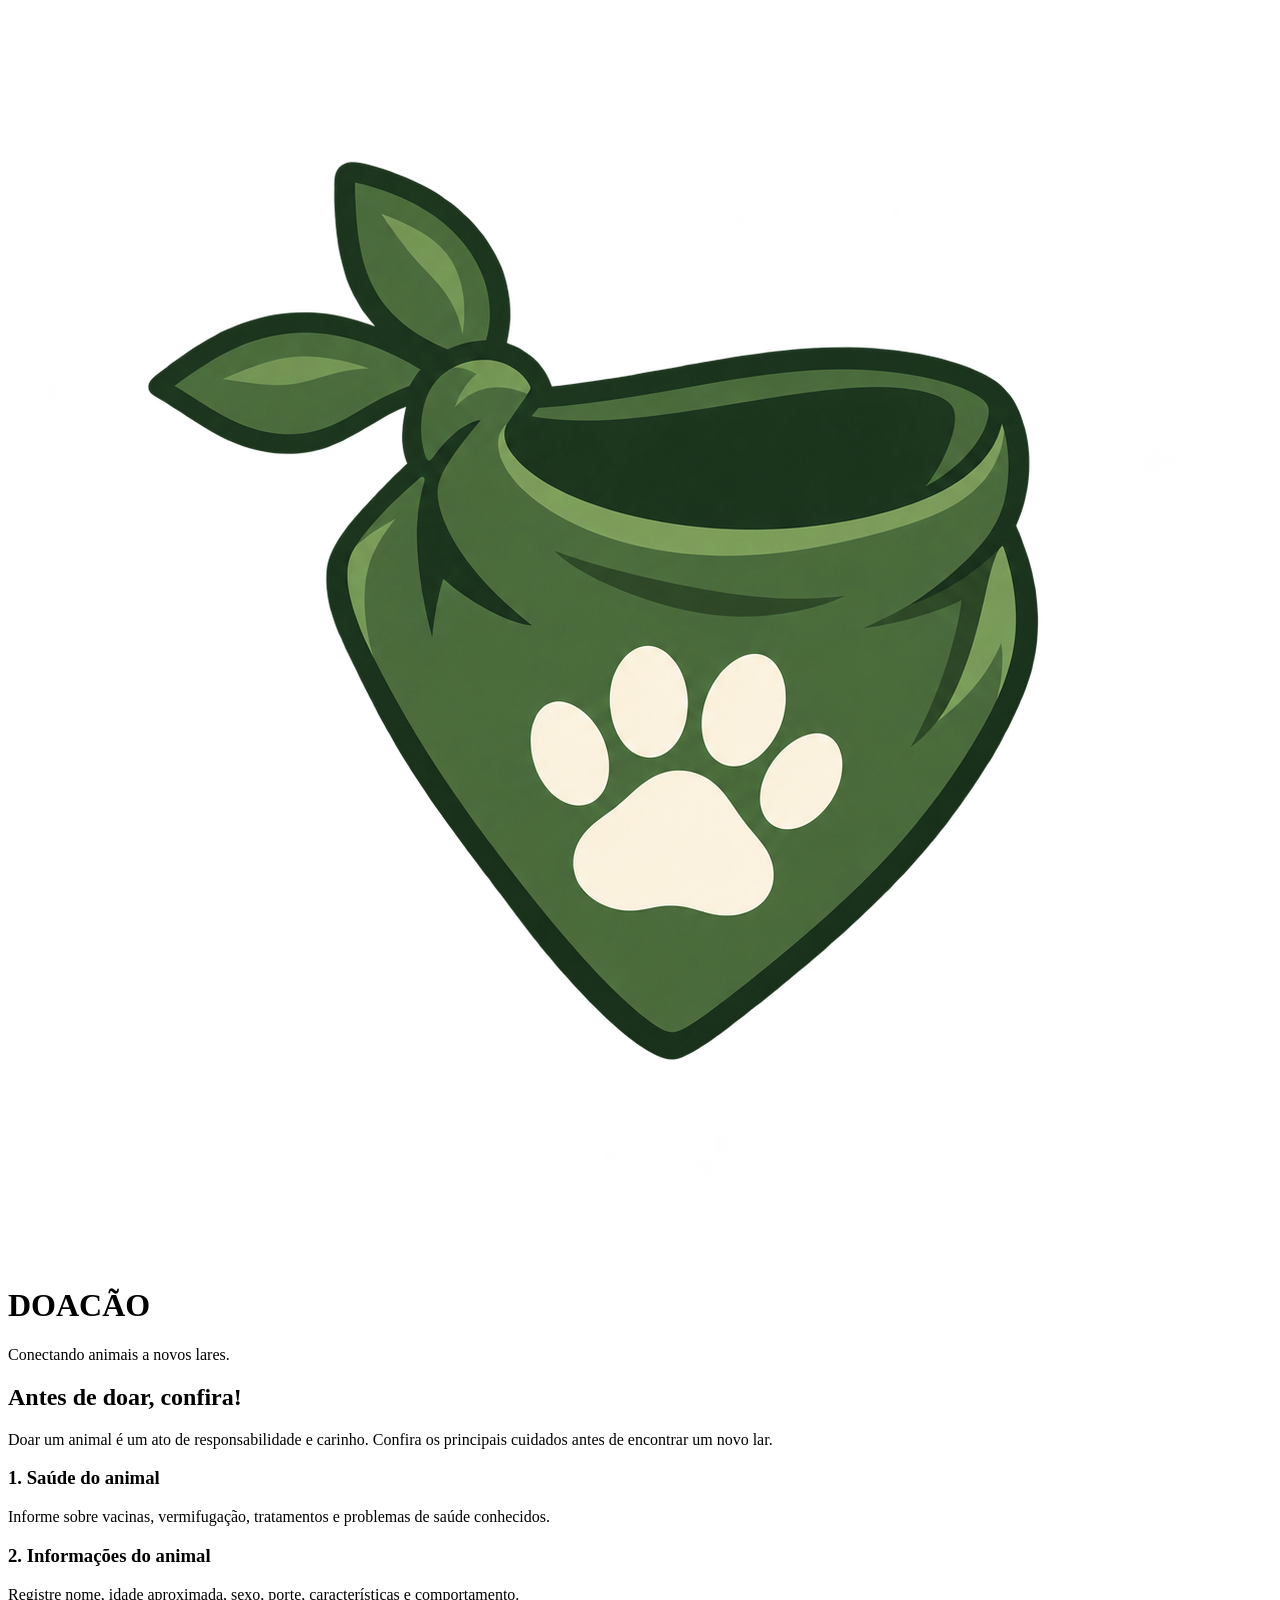
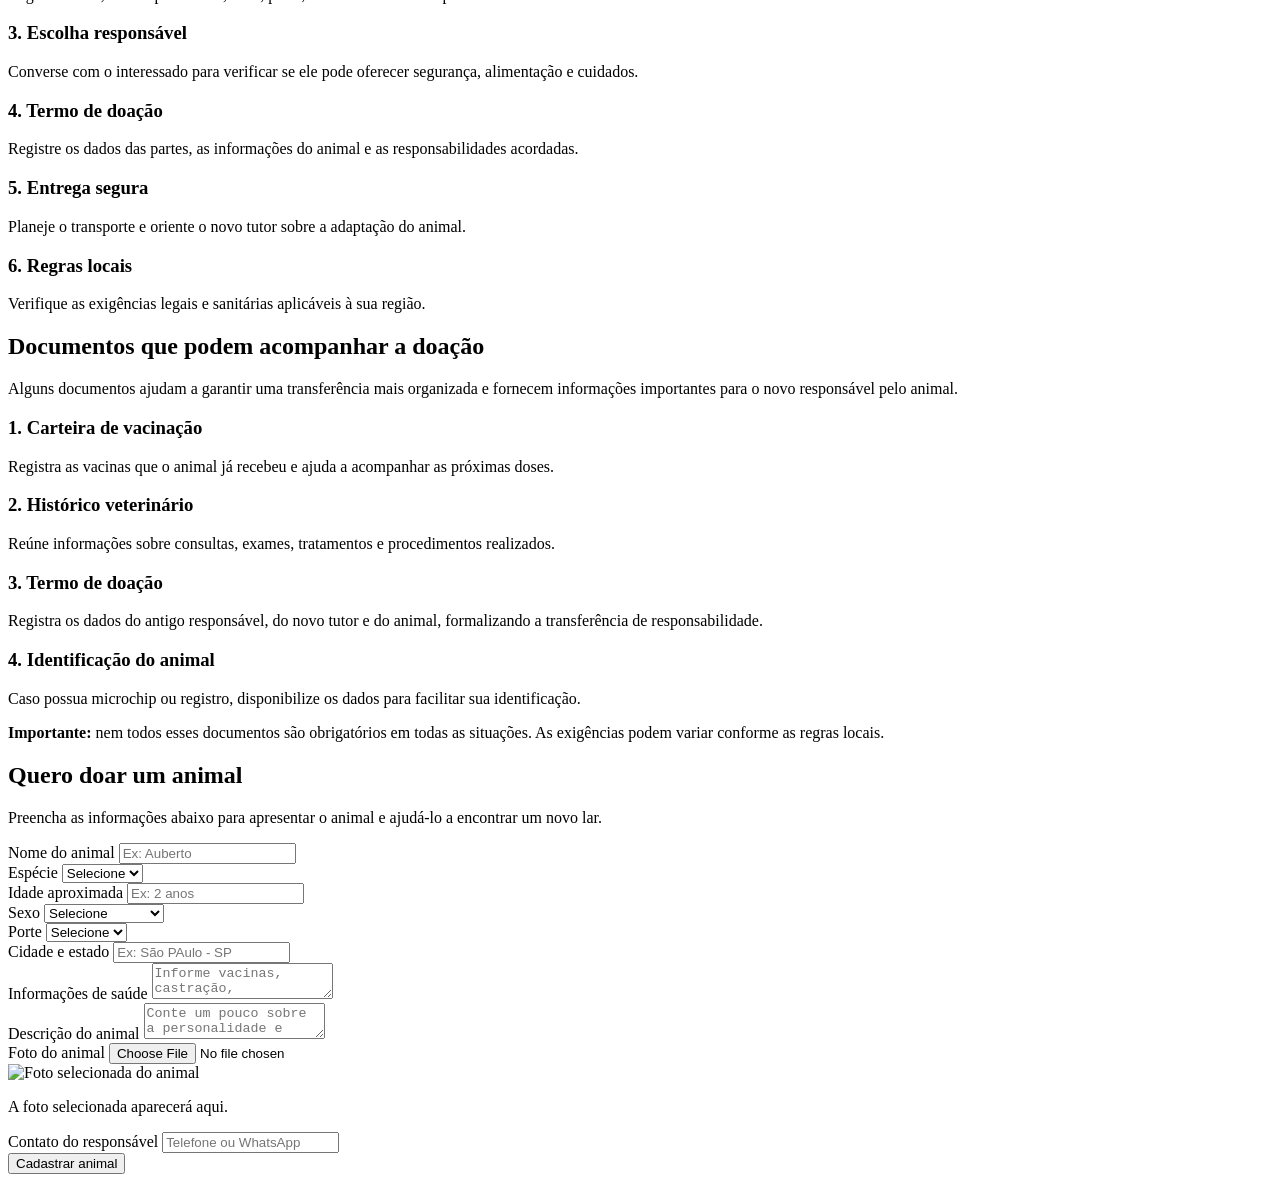
==== doação.html @ a283bad4 "Add files via upload" ====
<!DOCTYPE html>
<html>
    <head>
    <link rel="stylesheet" href="styles.css">
</head>

 <body>
    <header class="cabecalho">
        <a href="#inicio" class="logo-link">
           <img src="img/logo.png" alt="Logo DOACão">
        </a>

 <div class="identidade">
   <h1>DOACÃO</h1> 
   <p>Conectando animais a novos lares.</p>
</div>

    </header>  
    <main>
   <section class="diretrizes" id="diretrizes">
    <h2>Antes de doar, confira!</h2>
    
     <p>
        Doar um animal é um ato de responsabilidade e carinho.
        Confira os principais cuidados antes de encontrar um novo lar.
    </p>

<div class = "lista-diretrizes">
    <article class="item-diretriz">
          <h3>1. Saúde do animal</h3>
            <p>
                Informe sobre vacinas, vermifugação, tratamentos
                e problemas de saúde conhecidos.
            </p>
    </article>

<article class="item-diretriz">
            <h3>2. Informações do animal</h3>
            <p>
                Registre nome, idade aproximada, sexo, porte,
                características e comportamento.
            </p>
        </article>

        <article class="item-diretriz">
            <h3>3. Escolha responsável</h3>
            <p>
                Converse com o interessado para verificar se
                ele pode oferecer segurança, alimentação e cuidados.
            </p>
        </article>

        <article class="item-diretriz">
            <h3>4. Termo de doação</h3>
            <p>
                Registre os dados das partes, as informações
                do animal e as responsabilidades acordadas.
            </p>
        </article>

        <article class="item-diretriz">
            <h3>5. Entrega segura</h3>
            <p>
                Planeje o transporte e oriente o novo tutor
                sobre a adaptação do animal.
            </p>
        </article>

        <article class="item-diretriz">
            <h3>6. Regras locais</h3>
            <p>
                Verifique as exigências legais e sanitárias
                aplicáveis à sua região.
            </p>
        </article>
        
    </section>
  
    
<!-- DOCUMENTOS NECESSÁRIOS PARA A DOAÇÃO -->
<section class="documentos-doacao">

    <h2>Documentos que podem acompanhar a doação</h2>

    <p class="introducao-documentos">
        Alguns documentos ajudam a garantir uma transferência
        mais organizada e fornecem informações importantes
        para o novo responsável pelo animal.
    </p>

    <div class="lista-documentos">

        <article class="item-documento">
            <h3>1. Carteira de vacinação</h3>
            <p>
                Registra as vacinas que o animal já recebeu
                e ajuda a acompanhar as próximas doses.
            </p>
        </article>

        <article class="item-documento">
            <h3>2. Histórico veterinário</h3>
            <p>
                Reúne informações sobre consultas, exames,
                tratamentos e procedimentos realizados.
            </p>
        </article>

        <article class="item-documento">
            <h3>3. Termo de doação</h3>
            <p>
                Registra os dados do antigo responsável,
                do novo tutor e do animal, formalizando
                a transferência de responsabilidade.
            </p>
        </article>

        <article class="item-documento">
            <h3>4. Identificação do animal</h3>
            <p>
                Caso possua microchip ou registro,
                disponibilize os dados para facilitar
                sua identificação.
            </p>
        </article>

    </div>

    <p class="observacao-documentos">
        <strong>Importante:</strong> nem todos esses documentos
        são obrigatórios em todas as situações. As exigências
        podem variar conforme as regras locais.
    </p>

</section>

    
<section class="cadastro-animal" id="cadastro">
    <h2>Quero doar um animal</h2>

    <p>
        Preencha as informações abaixo para apresentar
        o animal e ajudá-lo a encontrar um novo lar.
    </p>

    <form class="formulario-cadastro">

        <div class="campo-formulario">
            <label for="nome">Nome do animal</label>
            <input type="text" id="nome" name="nome"
                   placeholder="Ex: Auberto" required>
        </div>

        <div class="campo-formulario">
            <label for="especie">Espécie</label>
            <select id="especie" name="especie" required>
                <option value="">Selecione</option>
                <option value="cachorro">Cachorro</option>
                <option value="gato">Gato</option>
            </select>
        </div>

        <div class="campo-formulario">
            <label for="idade">Idade aproximada</label>
            <input type="text" id="idade" name="idade"
                   placeholder="Ex: 2 anos" required>
        </div>

        <div class="campo-formulario">
            <label for="sexo">Sexo</label>
            <select id="sexo" name="sexo" required>
                <option value="">Selecione</option>
                <option value="macho">Macho</option>
                <option value="femea">Fêmea</option>
                <option value="nao-informado">Não sei informar</option>
            </select>
        </div>

        <div class="campo-formulario">
            <label for="porte">Porte</label>
            <select id="porte" name="porte" required>
                <option value="">Selecione</option>
                <option value="pequeno">Pequeno</option>
                <option value="medio">Médio</option>
                <option value="grande">Grande</option>
            </select>
        </div>

        <div class="campo-formulario">
            <label for="cidade">Cidade e estado</label>
            <input type="text" id="cidade" name="cidade"
                   placeholder="Ex: São PAulo - SP" required>
        </div>

        <div class="campo-formulario campo-completo">
            <label for="saude">Informações de saúde</label>
            <textarea id="saude" name="saude"
                      placeholder="Informe vacinas, castração, tratamentos e outras informações..." required></textarea>
        </div>

        <div class="campo-formulario campo-completo">
            <label for="descricao">Descrição do animal</label>
            <textarea id="descricao" name="descricao"
                      placeholder="Conte um pouco sobre a personalidade e comportamento do animal..."
                      required></textarea>
        </div>

    <div class="campo-formulario">
            <label for="foto-animal">Foto do animal</label>

             <input
                    type="file"
                    id="foto-animal"
                    name="foto"
                    accept="image/*"
                    required
             >

        <div class="visualizacao-foto">
            <img id="preview-foto" alt="Foto selecionada do animal">

                <p id="texto-preview">
            A foto selecionada aparecerá aqui.
                </p>
        </div>
    </div>

        <div class="campo-formulario campo-completo">
            <label for="contato">Contato do responsável</label>
            <input type="text" id="contato" name="contato"
                   placeholder="Telefone ou WhatsApp" required>
        </div>

        <button type="submit">Cadastrar animal</button>
        <p id="mensagem-cadastro" role="status"></p>

    </form>
</section>

</main>

<script src="js/script.js" defer></script>

</body>
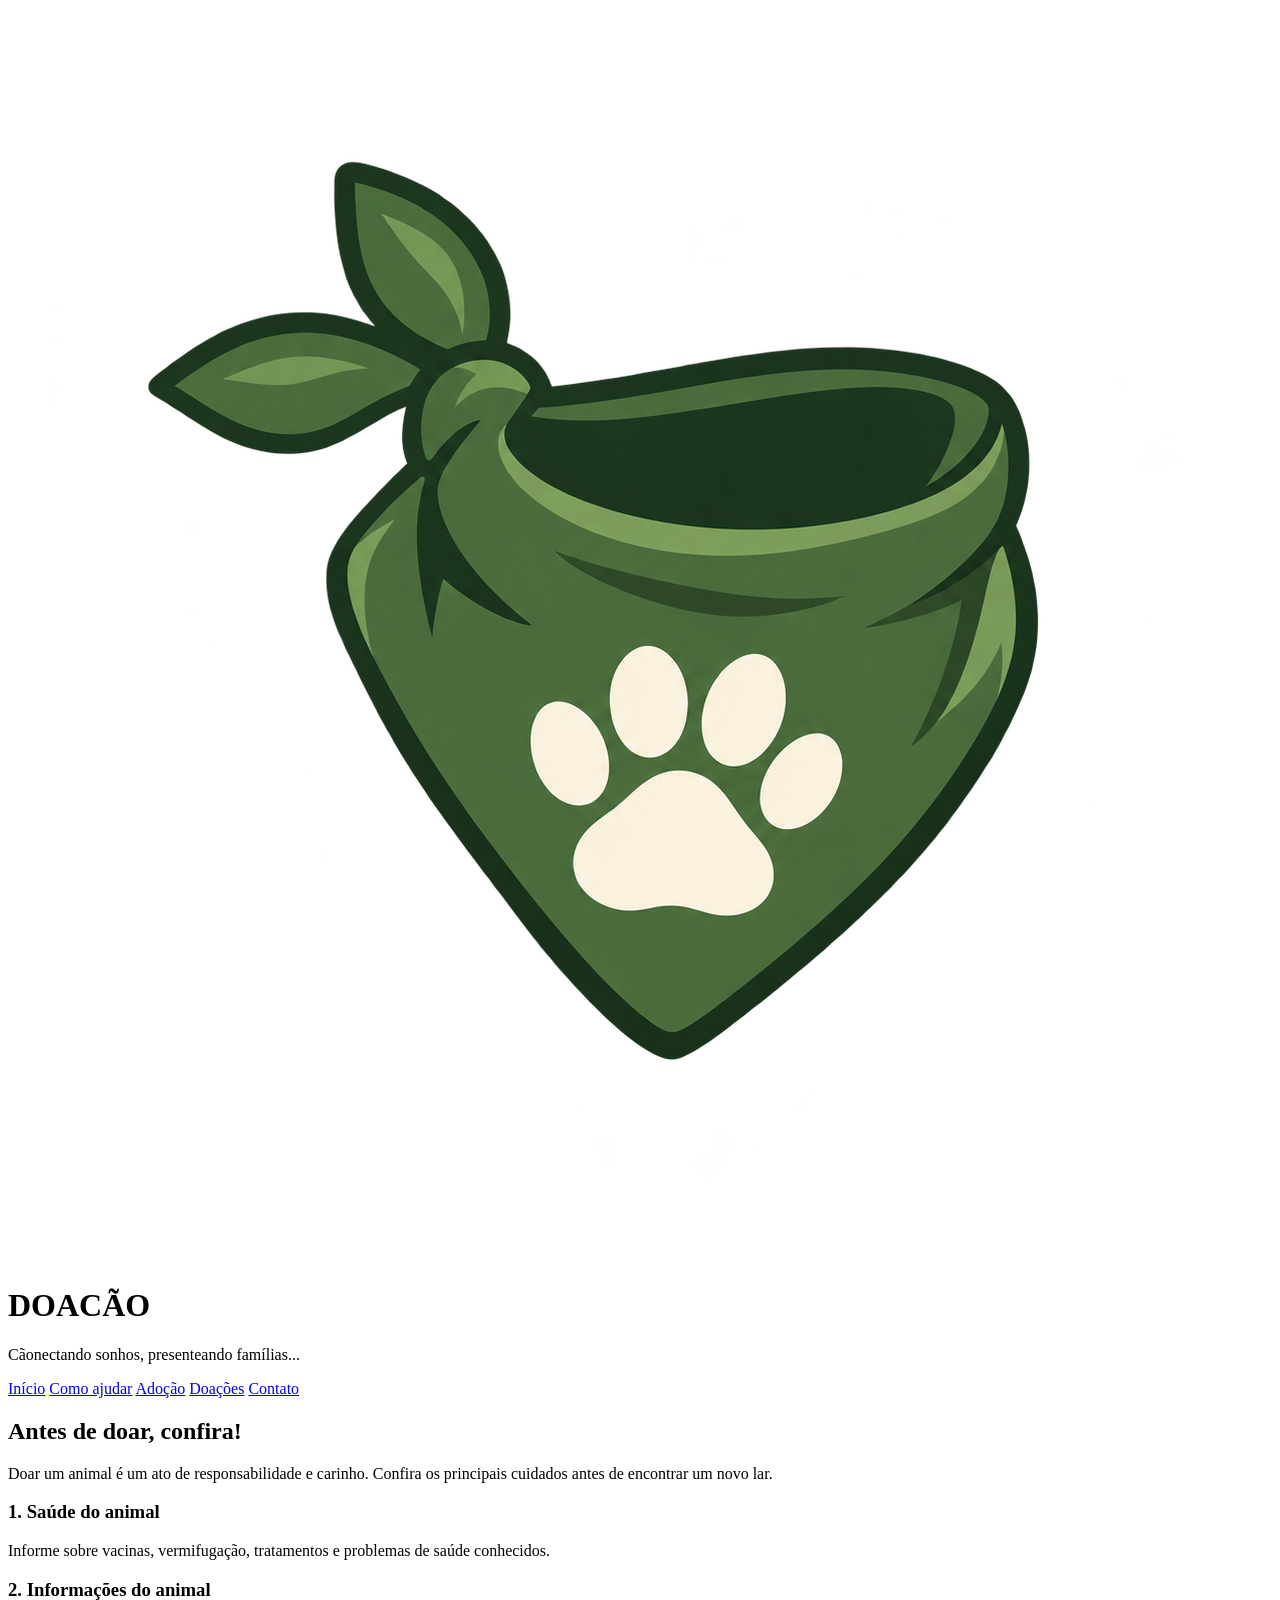
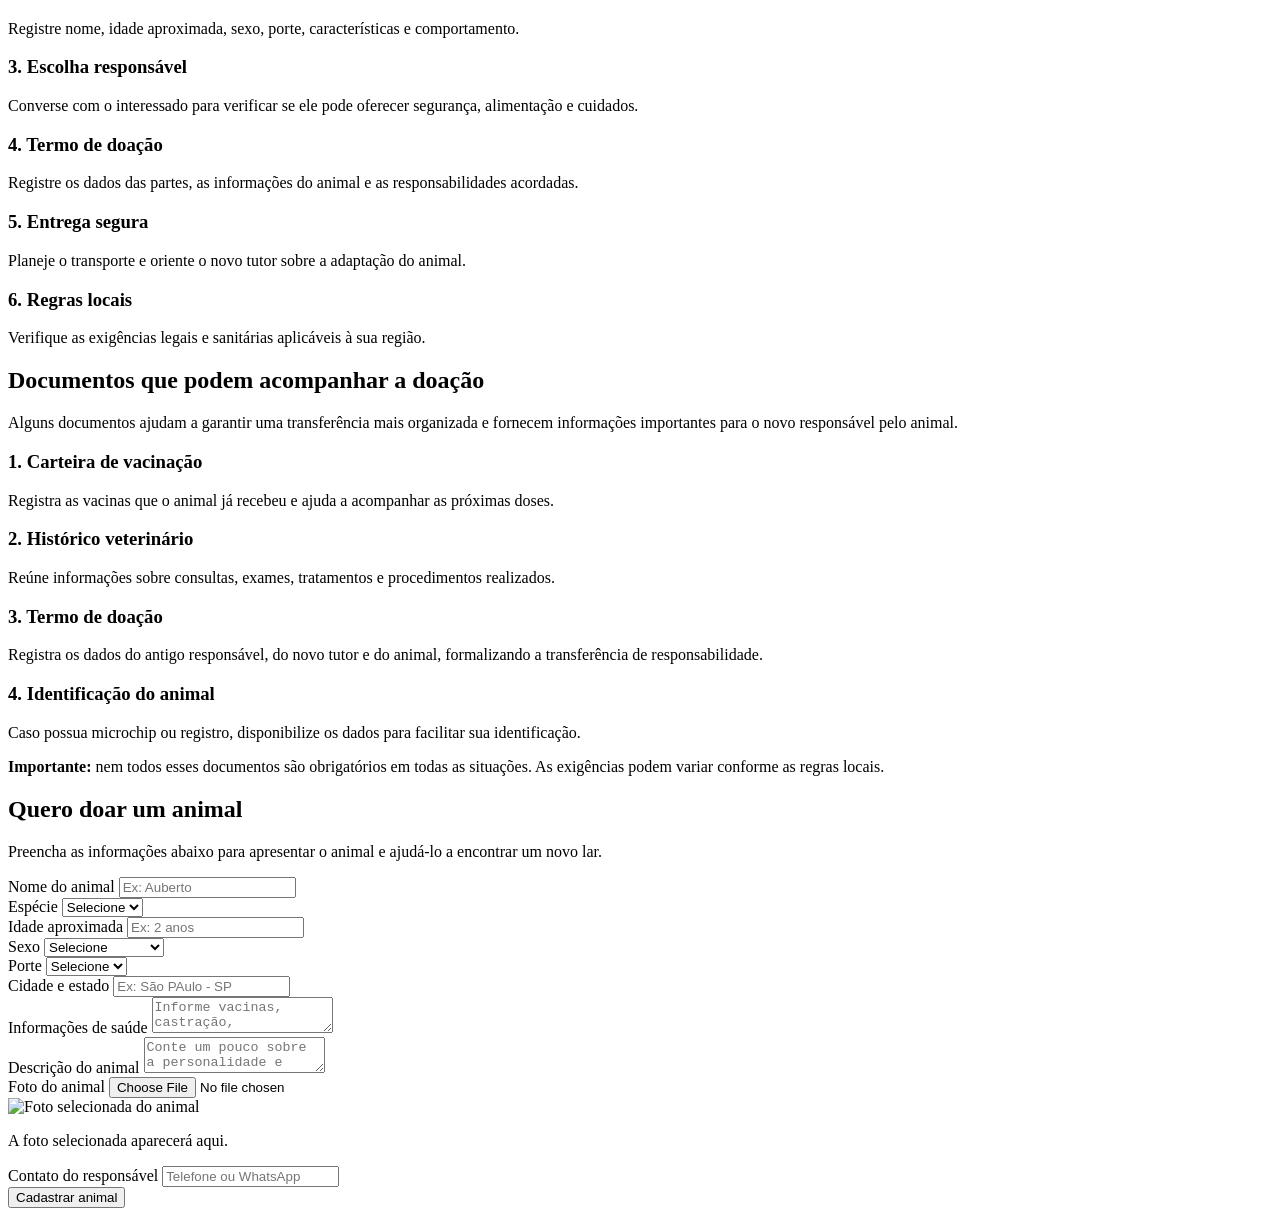
==== commit 79df4052: "Update doação.html Updated the content and structure of the header section." ====
--- a/doação.html
+++ b/doação.html
@@ -2,19 +2,35 @@
 <html>
     <head>
     <link rel="stylesheet" href="styles.css">
+    <script src="script.js" defer></script>
 </head>
 
  <body>
     <header class="cabecalho">
-        <a href="#inicio" class="logo-link">
+
+        <a href="index.html" class="logo-link">
+
            <img src="img/logo.png" alt="Logo DOACão">
         </a>
 
- <div class="identidade">
-   <h1>DOACÃO</h1> 
-   <p>Conectando animais a novos lares.</p>
-</div>
-
+        <div class="identidade">
+        
+        <h1>DOACÃO</h1>
+        <p>Cãonectando sonhos, presenteando famílias...</p>
+
+        </div>
+
+        <nav class="menu-principal">
+
+            <a href="index.html">Início</a>
+            <a href="#como-ajudar">Como ajudar</a>
+            <a href="#adocao">Adoção</a>
+            <a href="#doacoes">Doações</a>
+            <a href="#contato">Contato</a>
+
+        </nav>
+        
+    
     </header>  
     <main>
    <section class="diretrizes" id="diretrizes">
@@ -209,15 +225,15 @@
             <label for="foto-animal">Foto do animal</label>
 
              <input
-                    type="file"
-                    id="foto-animal"
-                    name="foto"
-                    accept="image/*"
-                    required
-             >
+                     type="file"
+                       id="foto-animal"
+                       name="foto"
+                      accept="image/*"
+                      required
+                >
 
         <div class="visualizacao-foto">
-            <img id="preview-foto" alt="Foto selecionada do animal">
+             <img id="preview-foto" alt="Foto selecionada do animal">
 
                 <p id="texto-preview">
             A foto selecionada aparecerá aqui.
@@ -239,6 +255,4 @@
 
 </main>
 
-<script src="js/script.js" defer></script>
-
-</body>+</body>
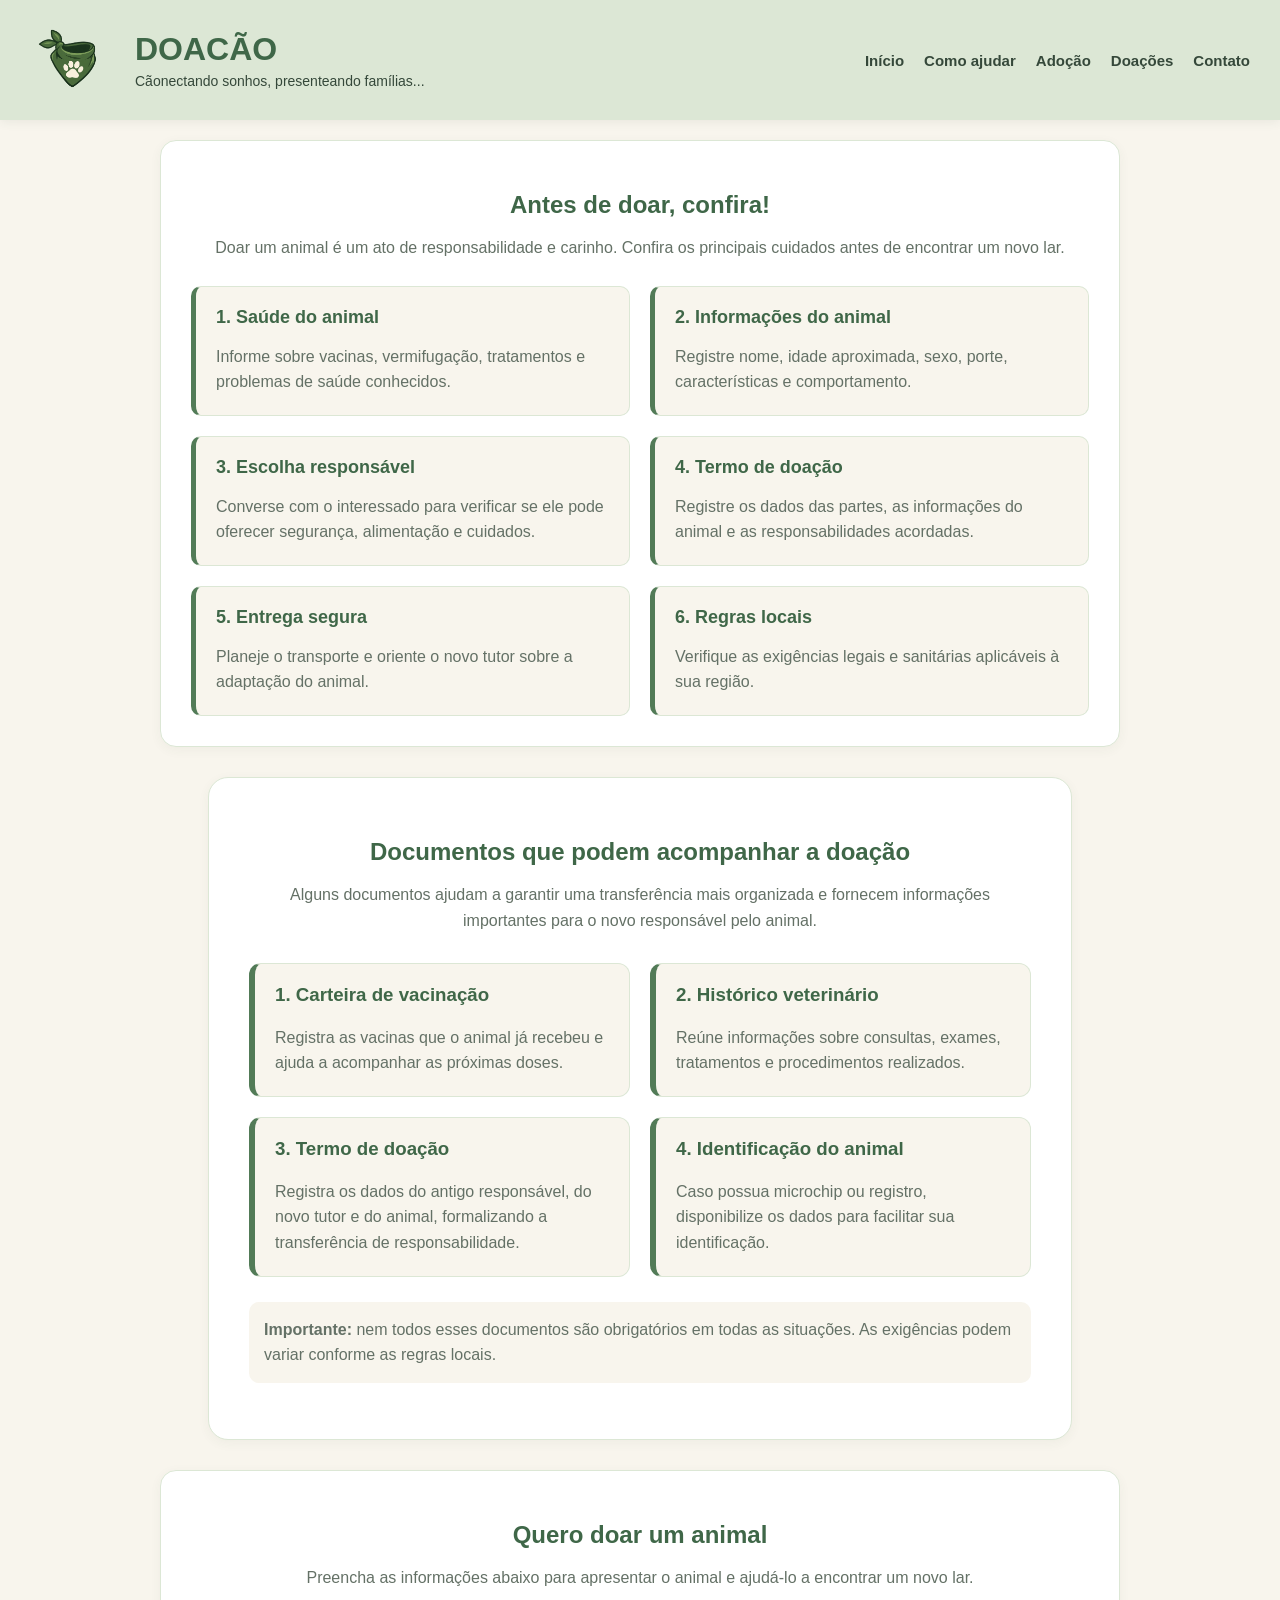
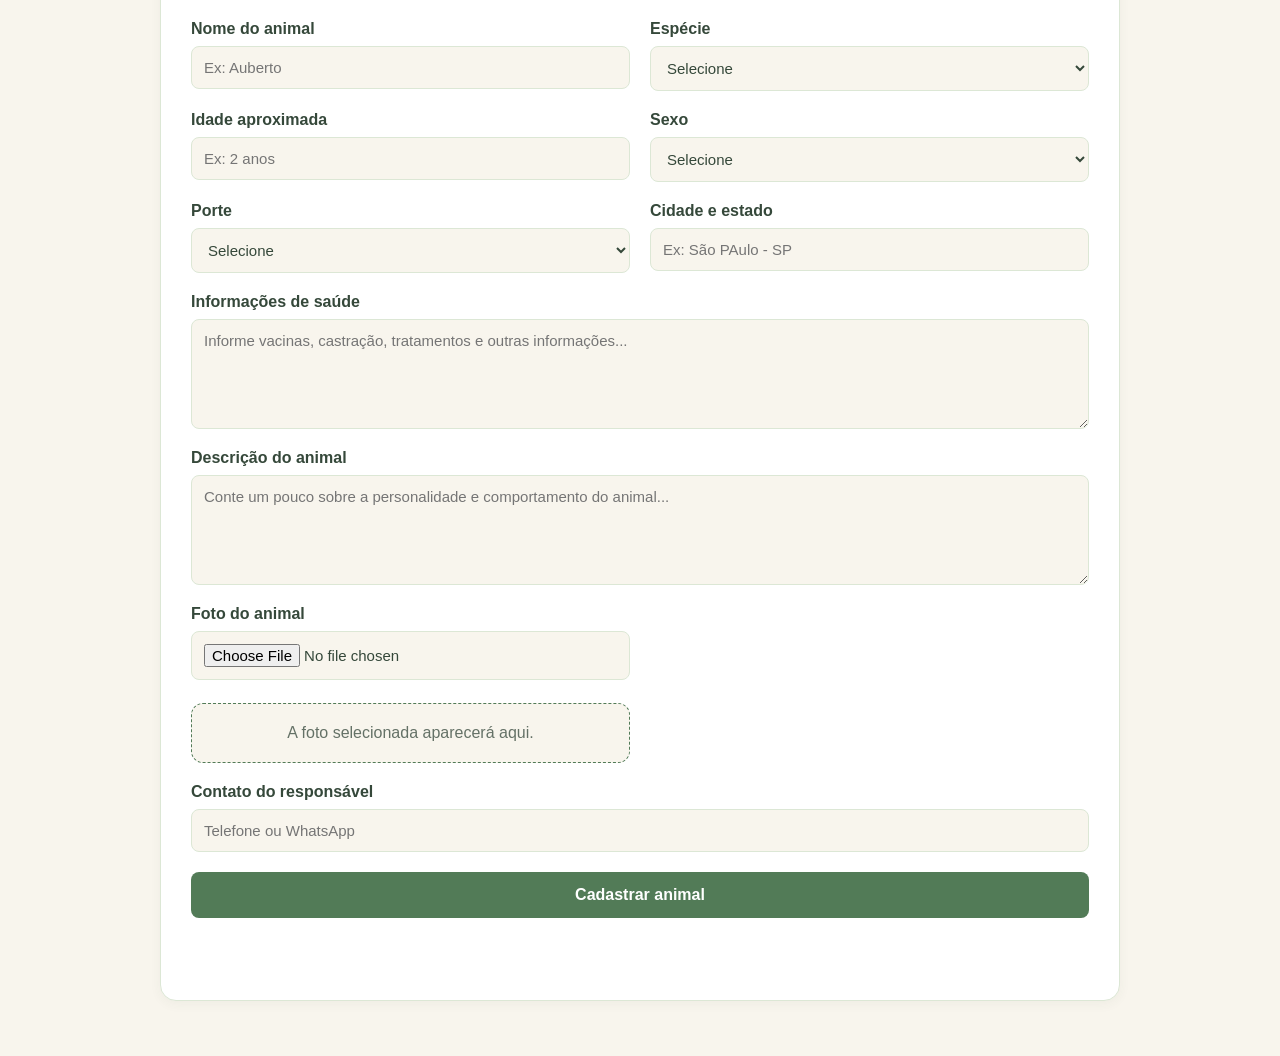
==== commit e2b83ce6: "Add files via upload" ====
--- a/doação.html
+++ b/doação.html
@@ -255,4 +255,4 @@
 
 </main>
 
-</body>
+</body>
--- a/styles.css
+++ b/styles.css
@@ -0,0 +1,823 @@
+
+/* =========================================
+   1. CONFIGURAÇÕES GERAIS
+========================================= */
+
+* {
+    box-sizing: border-box;
+}
+
+body {
+    margin: 0;
+    font-family: Arial, sans-serif;
+    background-color: #F8F5ED;
+    color: #35483A;
+}
+
+/* =========================================
+   2. CABEÇALHO E IDENTIDADE
+========================================= */
+
+header.cabecalho {
+    position: fixed;
+    top: 0;
+    left: 0;
+    width: 100%;
+    z-index: 1000;
+    display: flex;
+    align-items: center;
+    gap: 25px;
+    padding: 20px 30px;
+    background-color: #DCE7D5;
+    box-shadow: 0 2px 10px rgba(53, 72, 58, 0.08);
+}
+
+.logo-link {
+    flex-shrink: 0;
+}
+
+.logo-link img {
+    width: 80px;
+    height: 80px;
+    display: block;
+    object-fit: contain;
+    border-radius: 50%;
+}
+
+.identidade {
+    flex: 1;
+}
+
+header h1 {
+    margin: 0;
+    font-size: 32px;
+    color: #3F6748;
+}
+
+header p {
+    margin: 5px 0 0;
+    font-size: 14px;
+    color: #35483A;
+}
+
+/* =========================================
+   3. MENU DE NAVEGAÇÃO
+========================================= */
+
+.menu-principal {
+    display: flex;
+    align-items: center;
+    justify-content: flex-end;
+    gap: 20px;
+    flex-wrap: wrap;
+}
+
+.menu-principal a {
+    color: #35483A;
+    text-decoration: none;
+    font-weight: bold;
+    font-size: 15px;
+}
+
+.menu-principal a:hover {
+    color: #527B57;
+    text-decoration: underline;
+}
+
+/* =========================================
+   4. CONTEÚDO PRINCIPAL
+========================================= */
+
+main {
+    max-width: 1000px;
+    margin: 0 auto;
+    padding: 140px 20px 30px;
+}
+
+section {
+    background-color: #FFFFFF;
+    padding: 30px;
+    margin-bottom: 25px;
+    border: 1px solid #DCE7D5;
+    border-radius: 16px;
+    box-shadow: 0 3px 12px rgba(53, 72, 58, 0.05);
+}
+
+h2 {
+    color: #3F6748;
+}
+
+/* =========================================
+   5. APRESENTAÇÃO INICIAL
+========================================= */
+
+.apresentacao {
+    display: flex;
+    flex-direction: column;
+    align-items: center;
+    text-align: center;
+    gap: 15px;
+    min-height: auto;
+    padding: 30px;
+}
+
+.texto-apresentacao {
+    width: 100%;
+    text-align: center;
+}
+
+.texto-apresentacao h2 {
+    font-size: 32px;
+    margin: 0 0 10px;
+}
+
+.texto-apresentacao p {
+    font-size: 17px;
+    line-height: 1.6;
+    max-width: 650px;
+    margin: 0 auto;
+}
+
+.texto-sobre-auberto {
+    width: 100%;
+    display: flex;
+    flex-direction: column;
+    align-items: center;
+    text-align: center;
+}
+
+.texto-sobre-auberto h2 {
+    font-size: 24px;
+    margin: 0 0 10px;
+}
+
+.texto-sobre-auberto p {
+    font-size: 15px;
+    line-height: 1.5;
+    max-width: 380px;
+    margin: 0 auto;
+}
+
+.imagem-apresentacao {
+    width: 100%;
+    display: flex;
+    justify-content: center;
+    align-items: center;
+}
+
+.imagem-apresentacao img {
+    display: block;
+    width: 100%;
+    max-width: 380px;
+    height: auto;
+}
+
+/* =========================================
+   6. BOTÕES
+========================================= */
+
+button {
+    background-color: #527B57;
+    color: #FFFFFF;
+    border: none;
+    padding: 12px 20px;
+    margin: 8px 8px 0 0;
+    border-radius: 8px;
+    font-size: 16px;
+    cursor: pointer;
+    transition: background-color 0.2s ease;
+}
+
+button:hover {
+    background-color: #3F6748;
+}
+
+.botoes-apresentacao {
+    display: flex;
+    justify-content: center;
+    flex-wrap: wrap;
+    gap: 10px;
+    margin-top: 15px;
+}
+
+.botoes-apresentacao button {
+    margin: 8px 0 0;
+}
+
+/* =========================================
+   7. SEÇÃO COMO AJUDAR
+========================================= */
+
+.como-ajudar {
+    text-align: center;
+}
+
+.como-ajudar h2 {
+    font-size: 30px;
+    margin-top: 0;
+}
+
+.descricao-como-ajudar {
+    font-size: 17px;
+    line-height: 1.6;
+    max-width: 650px;
+    margin: 0 auto 30px;
+}
+
+.cartoes-ajuda {
+    display: flex;
+    gap: 25px;
+    justify-content: center;
+    align-items: stretch;
+}
+
+.cartao-ajuda {
+    flex: 1;
+    padding: 25px;
+    background-color: #F8F5ED;
+    border: 2px solid #DCE7D5;
+    border-radius: 16px;
+    display: flex;
+    flex-direction: column;
+    align-items: center;
+}
+
+.cartao-ajuda h3 {
+    color: #3F6748;
+    font-size: 22px;
+    margin-top: 0;
+}
+
+.cartao-ajuda p {
+    font-size: 16px;
+    line-height: 1.6;
+    flex: 1;
+}
+
+.cartao-ajuda button {
+    margin-top: 15px;
+}
+
+/* =========================================
+   8. CARROSSEL DE ADOÇÃO
+========================================= */
+
+.carrossel-adocao {
+    background-color: #F8F5ED;
+    text-align: center;
+    overflow: hidden;
+}
+
+.titulo-carrossel {
+    max-width: 700px;
+    margin: 0 auto 30px;
+}
+
+.subtitulo-carrossel {
+    color: #527B57;
+    font-size: 13px;
+    font-weight: bold;
+    letter-spacing: 2px;
+}
+
+.titulo-carrossel h2 {
+    font-size: 30px;
+    margin: 10px;
+}
+
+.titulo-carrossel > p:last-child {
+    line-height: 1.6;
+}
+
+.janela-carrossel {
+    width: 100%;
+    overflow: hidden;
+}
+
+.trilho-carrossel {
+    display: flex;
+    gap: 20px;
+    align-items: stretch;
+    transition: transform 0.5s ease;
+}
+
+.cartao-animal {
+    flex: 0 0 calc((100% - 40px) / 3);
+    min-width: 0;
+    overflow: hidden;
+    background-color: #FFFFFF;
+    border: 2px solid #DCE7D5;
+    border-radius: 16px;
+    text-align: left;
+    display: flex;
+    flex-direction: column;
+}
+
+.cartao-animal > img {
+    display: block;
+    width: 100%;
+    height: 210px;
+    object-fit: cover;
+}
+
+.informacoes-animal {
+    padding: 20px;
+    display: flex;
+    flex-direction: column;
+    align-items: flex-start;
+    flex: 1;
+}
+
+.etiqueta-demonstracao {
+    background-color: #DCE7D5;
+    color: #35483A;
+    font-size: 12px;
+    font-weight: bold;
+    padding: 5px 9px;
+    border-radius: 20px;
+}
+
+.informacoes-animal h3 {
+    color: #3F6748;
+    font-size: 22px;
+    margin: 12px 0 8px;
+}
+
+.informacoes-animal p {
+    font-size: 14px;
+    line-height: 1.5;
+    margin: 4px 0;
+}
+
+.cidade-animal {
+    color: #647166;
+}
+
+.informacoes-animal button {
+    margin-top: auto;
+    padding: 10px 14px;
+    font-size: 14px;
+}
+
+.informacoes-animal button:disabled {
+    opacity: 0.65;
+    cursor: not-allowed;
+}
+
+.controles-carrossel {
+    display: flex;
+    justify-content: center;
+    align-items: center;
+    gap: 22px;
+    margin-top: 25px;
+}
+
+button.seta-carrossel {
+    width: 42px;
+    height: 42px;
+    padding: 0;
+    margin: 0;
+    border-radius: 50%;
+    display: inline-flex;
+    align-items: center;
+    justify-content: center;
+    font-size: 18px;
+}
+
+.indicador-carrossel {
+    min-width: 55px;
+    font-size: 14px;
+    font-weight: bold;
+}
+
+.aviso-demonstracao {
+    margin: 20px 0 0;
+    font-size: 12px;
+    color: #647166;
+}
+
+/* =========================================
+   9. DIRETRIZES PARA DOAÇÃO
+========================================= */
+
+.diretrizes h2 {
+    text-align: center;
+    margin-bottom: 15px;
+}
+
+.diretrizes > p {
+    color: #647166;
+    text-align: center;
+    line-height: 1.6;
+    margin-bottom: 25px;
+}
+
+.lista-diretrizes {
+    display: grid;
+    grid-template-columns: repeat(2, minmax(0, 1fr));
+    gap: 20px;
+}
+
+.item-diretriz {
+    background-color: #F8F5ED;
+    border: 1px solid #DCE7D5;
+    border-left: 5px solid #527B57;
+    border-radius: 10px;
+    padding: 20px;
+    transition: transform 0.2s ease, box-shadow 0.2s ease;
+}
+
+.item-diretriz:hover {
+    transform: translateY(-4px);
+    box-shadow: 0 5px 14px rgba(53, 72, 58, 0.12);
+}
+
+.item-diretriz h3 {
+    color: #3F6748;
+    margin-top: 0;
+    margin-bottom: 10px;
+    font-size: 18px;
+}
+
+.item-diretriz p {
+    color: #647166;
+    line-height: 1.6;
+    margin-bottom: 0;
+}
+
+/* =========================================
+   10. DOCUMENTOS PARA DOAÇÃO
+========================================= */
+
+.documentos-doacao {
+    background-color: #FFFFFF;
+    padding: 40px;
+    margin: 30px auto;
+    width: 90%;
+    max-width: 1200px;
+    border: 1px solid #DCE7D5;
+    border-radius: 20px;
+}
+
+.documentos-doacao h2 {
+    color: #3F6748;
+    text-align: center;
+    margin-bottom: 15px;
+}
+
+.introducao-documentos {
+    color: #647166;
+    text-align: center;
+    margin-bottom: 30px;
+    line-height: 1.6;
+}
+
+.lista-documentos {
+    display: grid;
+    grid-template-columns: repeat(2, minmax(0, 1fr));
+    gap: 20px;
+}
+
+.item-documento {
+    background-color: #F8F5ED;
+    border: 1px solid #DCE7D5;
+    border-left: 6px solid #527B57;
+    border-radius: 12px;
+    padding: 20px;
+}
+
+.item-documento h3 {
+    color: #3F6748;
+    margin-top: 0;
+}
+
+.item-documento p {
+    color: #647166;
+    line-height: 1.6;
+    margin-bottom: 0;
+}
+
+.observacao-documentos {
+    color: #647166;
+    background-color: #F8F5ED;
+    padding: 15px;
+    border-radius: 10px;
+    margin-top: 25px;
+    line-height: 1.6;
+}
+
+/* =========================================
+   11. FORMULÁRIOS DE DOAÇÃO
+========================================= */
+
+.cadastro-animal h2,
+.cadastro-itens h2 {
+    text-align: center;
+    margin-bottom: 15px;
+}
+
+.cadastro-animal > p,
+.cadastro-itens > p {
+    color: #647166;
+    text-align: center;
+    line-height: 1.6;
+    margin-bottom: 30px;
+}
+
+.formulario-cadastro {
+    display: grid;
+    grid-template-columns: repeat(2, minmax(0, 1fr));
+    gap: 20px;
+    align-items: start;
+}
+
+.campo-formulario {
+    display: flex;
+    flex-direction: column;
+    gap: 8px;
+    min-width: 0;
+}
+
+.campo-completo {
+    grid-column: 1 / -1;
+}
+
+.campo-formulario label {
+    color: #35483A;
+    font-weight: bold;
+}
+
+.campo-formulario input,
+.campo-formulario select,
+.campo-formulario textarea {
+    width: 100%;
+    padding: 12px;
+    border: 1px solid #DCE7D5;
+    border-radius: 8px;
+    background-color: #F8F5ED;
+    color: #35483A;
+    font-family: inherit;
+    font-size: 15px;
+}
+
+.campo-formulario textarea {
+    min-height: 110px;
+    resize: vertical;
+}
+
+.campo-formulario input:focus,
+.campo-formulario select:focus,
+.campo-formulario textarea:focus {
+    outline: none;
+    border-color: #527B57;
+    box-shadow: 0 0 0 2px rgba(82, 123, 87, 0.12);
+}
+
+.formulario-cadastro button {
+    grid-column: 1 / -1;
+    width: 100%;
+    margin: 0;
+    padding: 14px;
+    background-color: #527B57;
+    color: #FFFFFF;
+    border: none;
+    border-radius: 8px;
+    font-size: 16px;
+    font-weight: bold;
+    cursor: pointer;
+}
+
+.formulario-cadastro button:hover {
+    background-color: #3F6748;
+}
+
+/* =========================================
+   12. PRÉ-VISUALIZAÇÃO DAS FOTOS
+========================================= */
+
+.visualizacao-foto {
+    margin-top: 15px;
+    text-align: center;
+    background-color: #F8F5ED;
+    border: 1px dashed #527B57;
+    border-radius: 12px;
+    padding: 20px;
+}
+
+#preview-foto,
+#preview-item {
+    display: none;
+    max-width: 100%;
+    width: 250px;
+    height: 200px;
+    object-fit: cover;
+    border-radius: 12px;
+    margin: auto;
+}
+
+#texto-preview,
+#texto-preview-item {
+    color: #647166;
+    margin: 0;
+}
+
+/* =========================================
+   13. DOAÇÃO DE ITENS
+========================================= */
+
+.apresentacao-itens {
+    text-align: center;
+}
+
+.apresentacao-itens h2 {
+    margin-top: 0;
+    font-size: 30px;
+}
+
+.apresentacao-itens p {
+    max-width: 750px;
+    margin: 12px auto;
+    color: #647166;
+    line-height: 1.7;
+}
+
+.itens-aceitos {
+    text-align: center;
+}
+
+.itens-aceitos h2 {
+    margin-top: 0;
+    font-size: 28px;
+}
+
+.itens-aceitos > p {
+    color: #647166;
+    line-height: 1.6;
+    margin-bottom: 25px;
+}
+
+.lista-itens {
+    display: grid;
+    grid-template-columns: repeat(2, minmax(0, 1fr));
+    gap: 25px;
+    text-align: left;
+}
+
+.card-item {
+    min-width: 0;
+    padding: 20px;
+    background-color: #F8F5ED;
+    border: 1px solid #DCE7D5;
+    border-radius: 16px;
+    overflow: hidden;
+}
+
+.card-item > img {
+    display: block;
+    width: 100%;
+    height: 220px;
+    object-fit: contain;
+    object-position: center;
+    margin: 0 auto 15px;
+}
+
+.card-item h3 {
+    color: #3F6748;
+    margin: 10px 0;
+    font-size: 20px;
+}
+
+.card-item p {
+    color: #647166;
+    line-height: 1.6;
+    margin-bottom: 0;
+}
+
+/* =========================================
+   14. RODAPÉ
+========================================= */
+
+footer {
+    background-color: #DCE7D5;
+    text-align: center;
+    padding: 20px;
+}
+
+/* =========================================
+   15. RESPONSIVIDADE - TABLETS
+========================================= */
+
+@media (max-width: 800px) {
+
+    header.cabecalho {
+        padding: 15px 20px;
+        gap: 15px;
+    }
+
+    header h1 {
+        font-size: 26px;
+    }
+
+    .menu-principal {
+        gap: 12px;
+    }
+
+    .cartao-animal {
+        flex-basis: calc((100% - 20px) / 2);
+    }
+}
+
+/* =========================================
+   16. RESPONSIVIDADE - CELULARES
+========================================= */
+
+@media (max-width: 600px) {
+
+    header.cabecalho {
+        position: relative;
+        flex-wrap: wrap;
+    }
+
+    .logo-link img {
+        width: 65px;
+        height: 65px;
+    }
+
+    .menu-principal {
+        width: 100%;
+        justify-content: center;
+        gap: 12px;
+    }
+
+    main {
+        padding: 25px 15px 30px;
+    }
+
+    section {
+        padding: 20px;
+    }
+
+    .lista-diretrizes,
+    .lista-documentos,
+    .lista-itens {
+        grid-template-columns: 1fr;
+    }
+
+    .documentos-doacao {
+        padding: 25px 18px;
+        width: 95%;
+    }
+
+    .formulario-cadastro {
+        grid-template-columns: 1fr;
+    }
+
+    .campo-completo {
+        grid-column: auto;
+    }
+
+    .cartoes-ajuda {
+        flex-direction: column;
+    }
+
+    .cartao-animal {
+        flex-basis: 100%;
+    }
+
+    .cartao-animal > img {
+        height: 230px;
+    }
+
+    .titulo-carrossel h2 {
+        font-size: 25px;
+    }
+
+    .carrossel-adocao {
+        padding: 22px;
+    }
+
+    .apresentacao-itens h2 {
+        font-size: 25px;
+    }
+
+    .itens-aceitos h2 {
+        font-size: 24px;
+    }
+
+    .card-item > img {
+        height: 210px;
+    }
+}
+
+/* =========================================
+   17. ACESSIBILIDADE
+========================================= */
+
+@media (prefers-reduced-motion: reduce) {
+
+    .trilho-carrossel,
+    .item-diretriz,
+    button {
+        transition: none;
+    }
+}
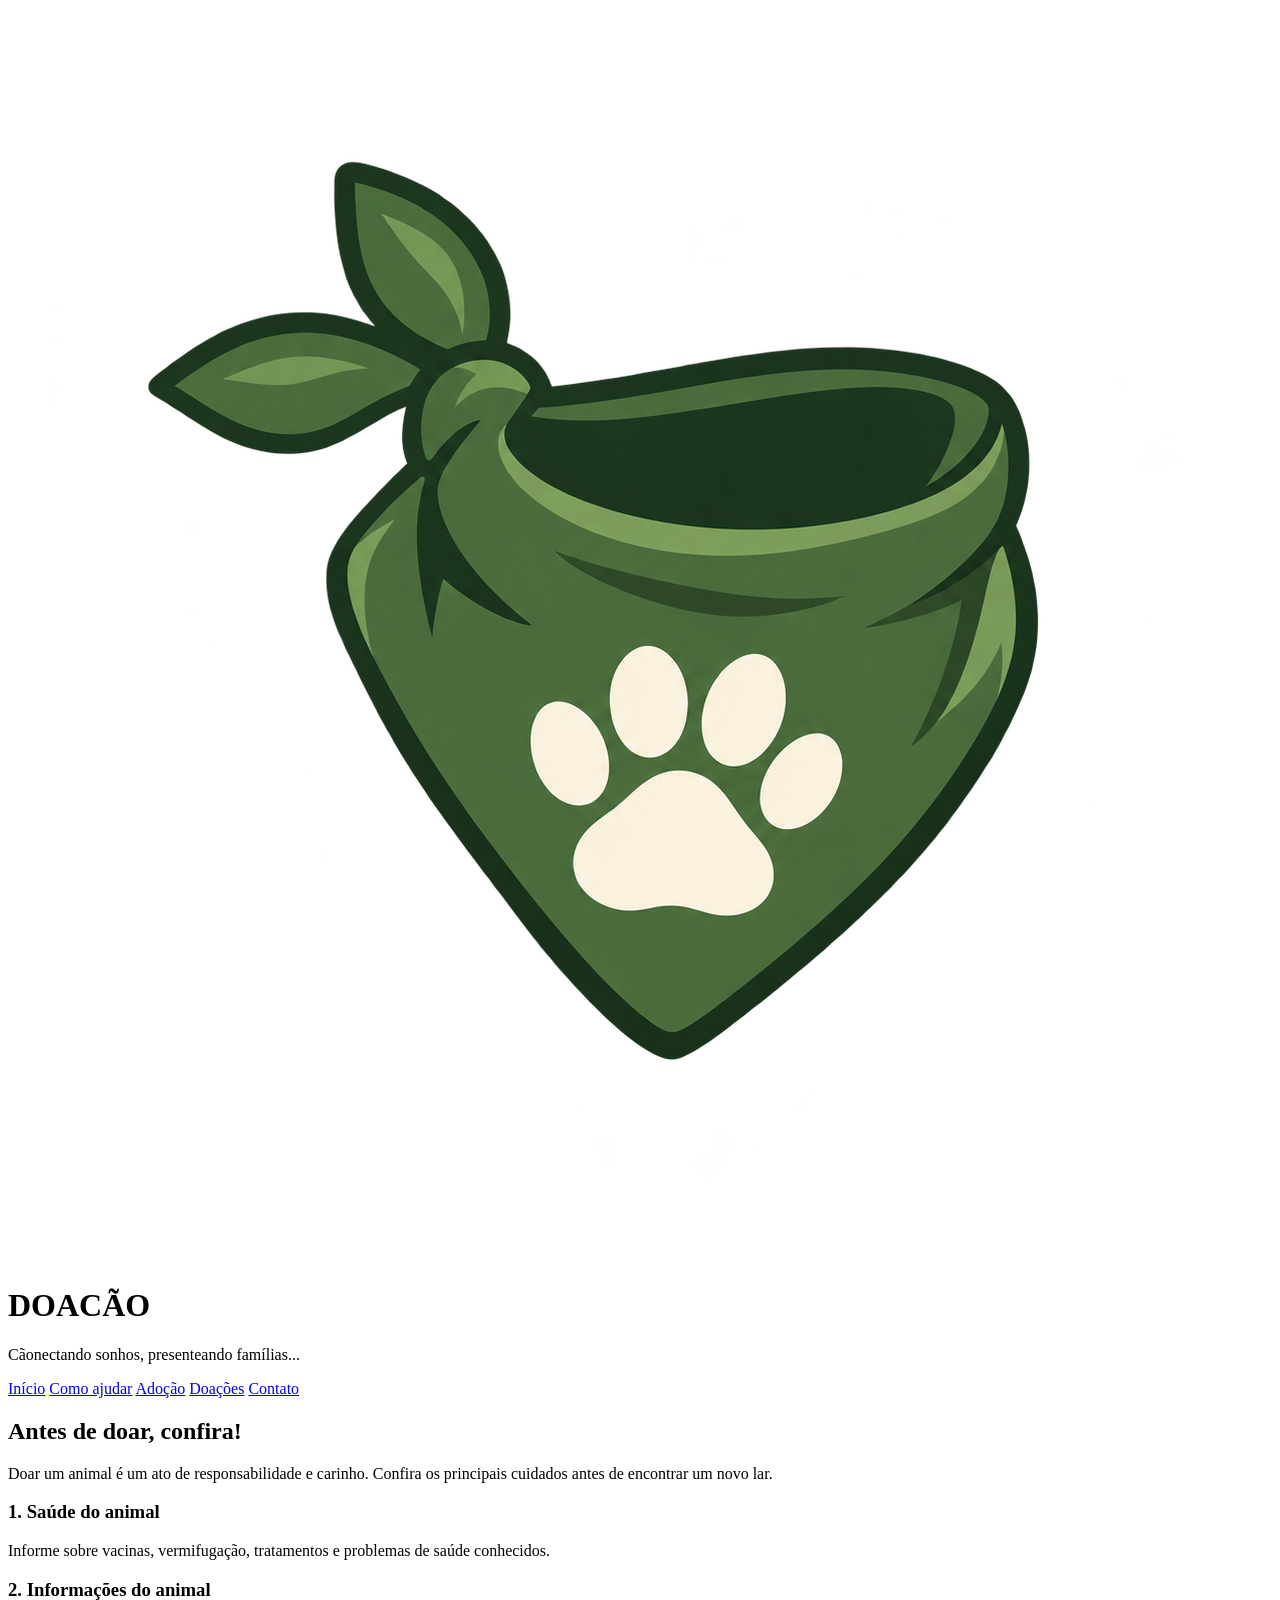
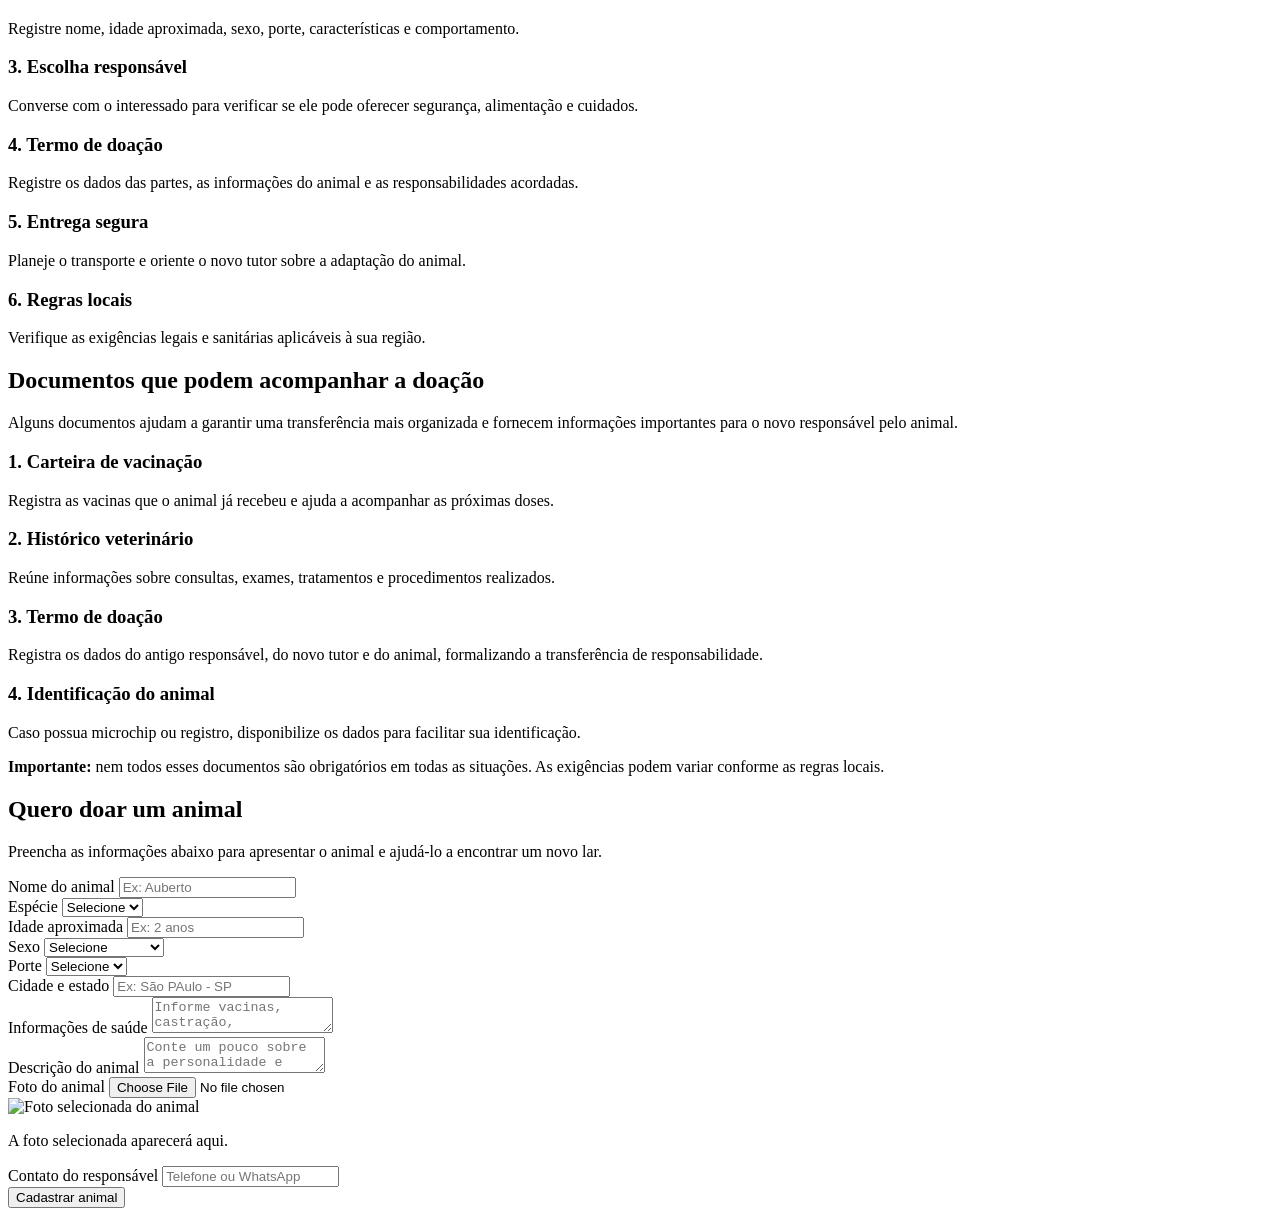
==== commit 9764bc6c: "Update doação.html" ====
--- a/doação.html
+++ b/doação.html
@@ -23,9 +23,9 @@
         <nav class="menu-principal">
 
             <a href="index.html">Início</a>
-            <a href="#como-ajudar">Como ajudar</a>
-            <a href="#adocao">Adoção</a>
-            <a href="#doacoes">Doações</a>
+            <a href="suporte.html">Como ajudar</a>
+            <a href="adoção.html">Adoção</a>
+            <a href="doação.html">Doações</a>
             <a href="#contato">Contato</a>
 
         </nav>
@@ -88,8 +88,9 @@
                 Verifique as exigências legais e sanitárias
                 aplicáveis à sua região.
             </p>
-        </article>
-        
+              </article>
+
+    </div>
     </section>
   
     
@@ -255,4 +256,4 @@
 
 </main>
 
-</body>+</body>
